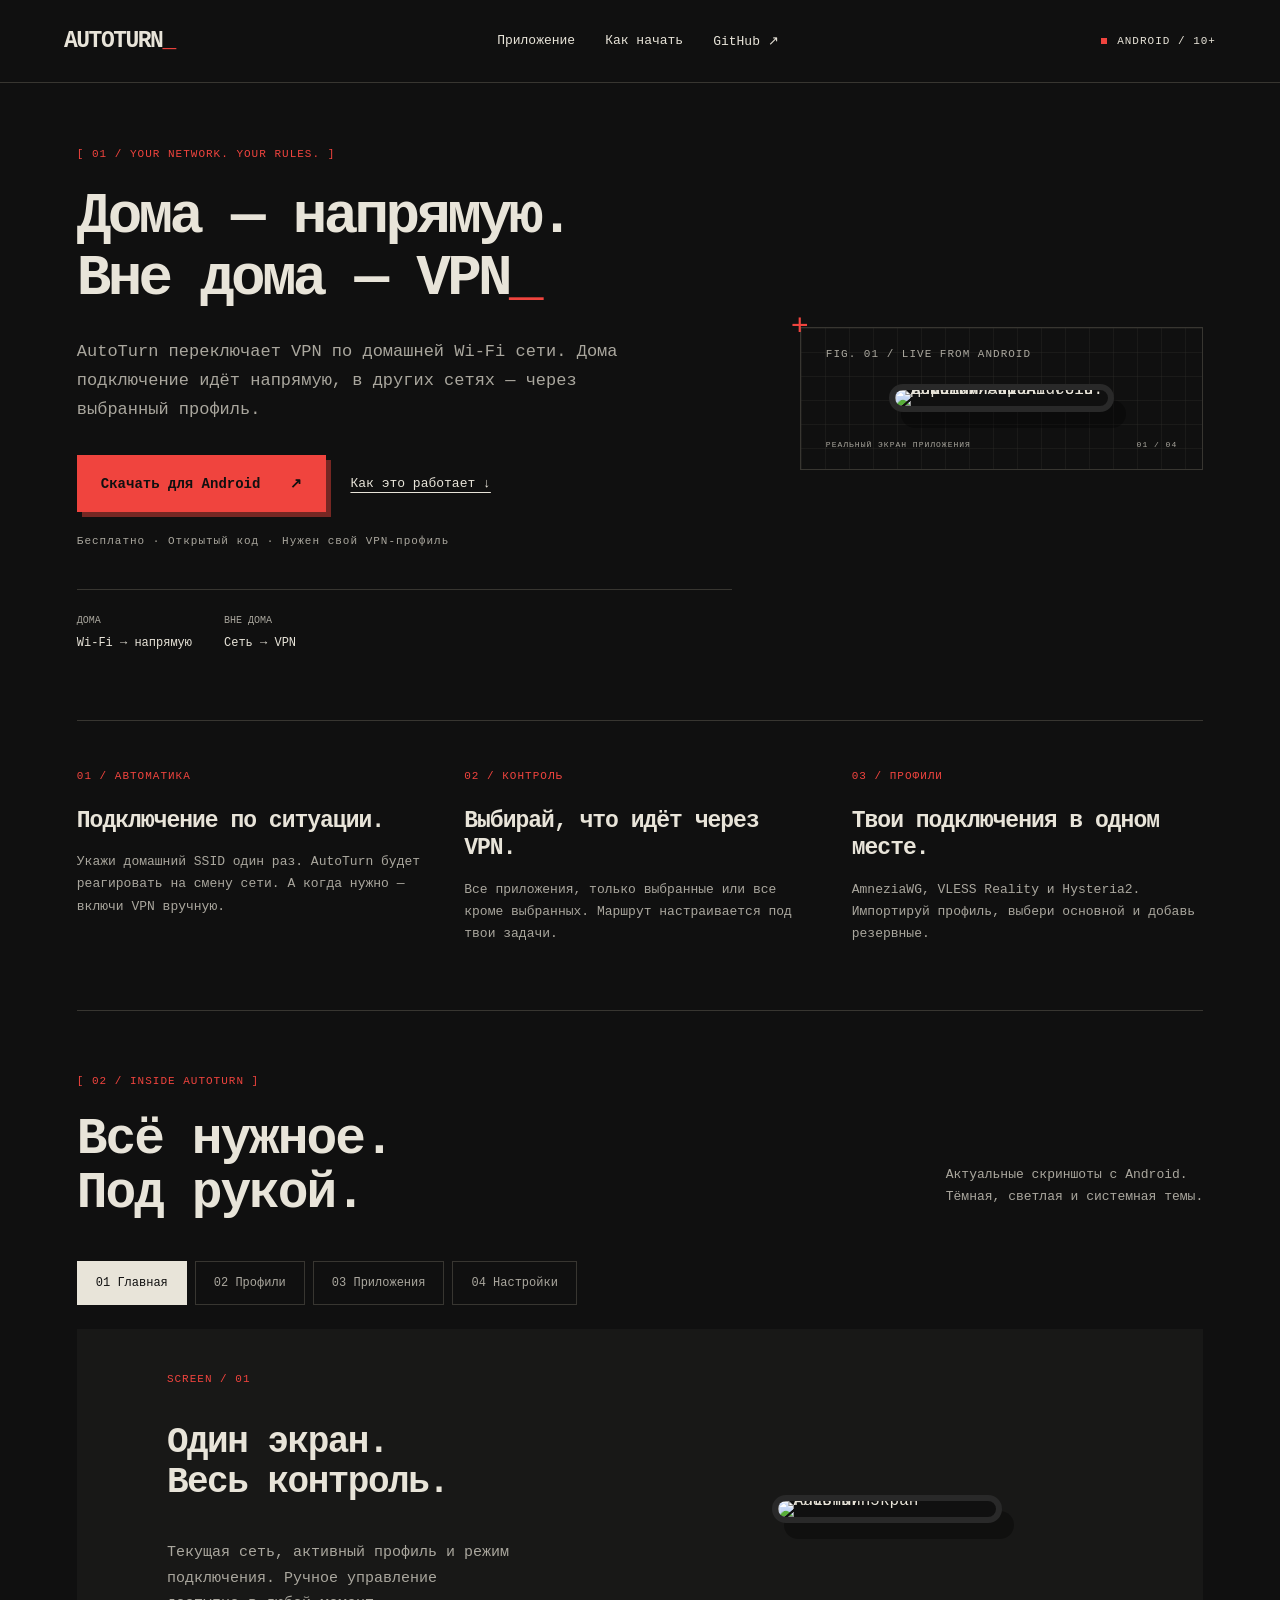
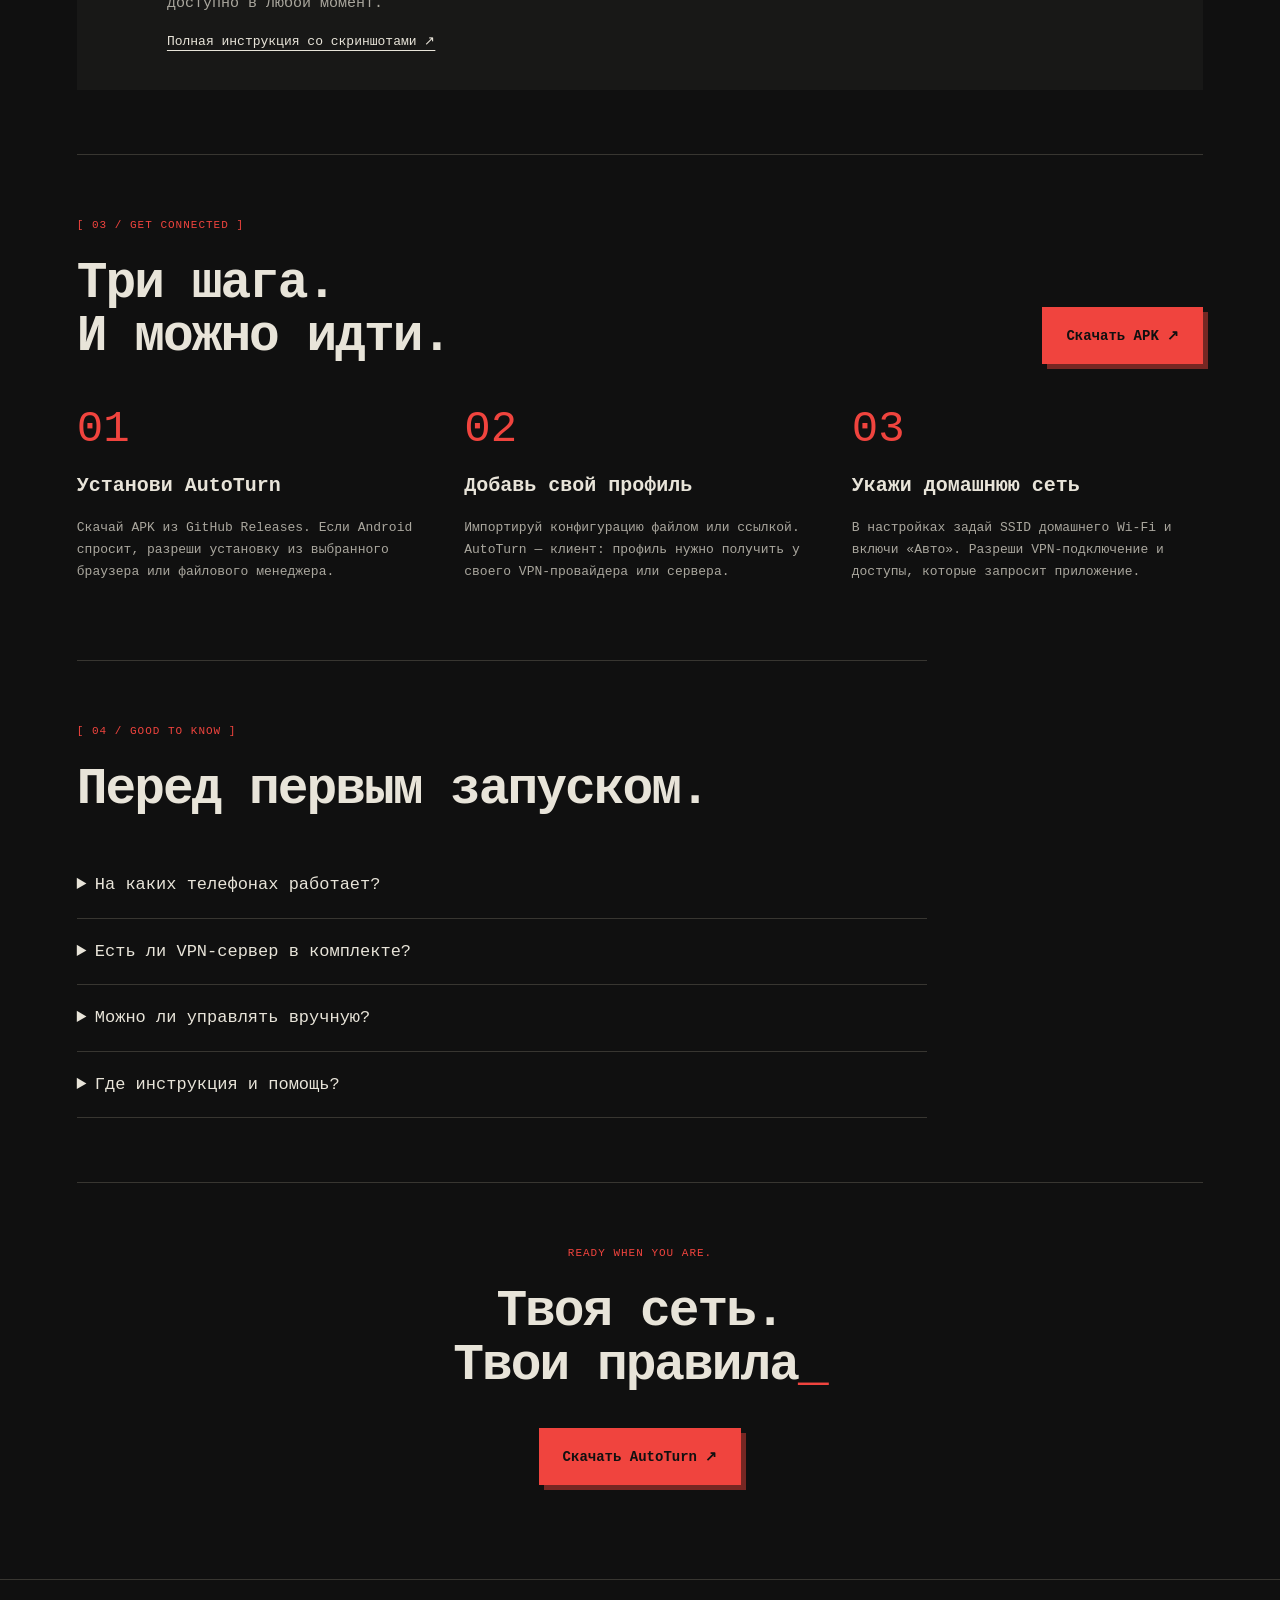
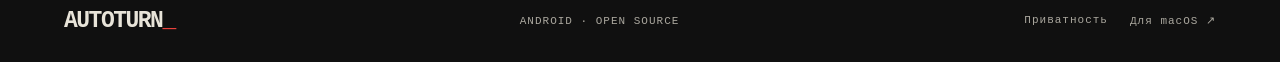
==== landing/index.html @ 47215d56 "Publish Android product website in HL100 style" ====
<!doctype html>
<html lang="ru"><head><meta charset="utf-8"><meta name="viewport" content="width=device-width,initial-scale=1"><meta name="description" content="AutoTurn для Android: автоматическое переключение VPN по домашней Wi-Fi сети, профили и маршрутизация приложений."><meta name="theme-color" content="#101010"><title>AutoTurn для Android — Дома напрямую. Вне дома VPN.</title><meta property="og:title" content="AutoTurn для Android"><meta property="og:description" content="Дома — напрямую. Вне дома — VPN. Автоматическое переключение по домашней Wi-Fi сети."><meta property="og:type" content="website"><meta property="og:url" content="https://cveloy102.github.io/autoturn-vpn/"><link rel="icon" href="favicon.svg" type="image/svg+xml"><link rel="stylesheet" href="styles.css"></head>
<body class="terminal"><header><a class="brand" href="#">AUTOTURN<span>_</span></a><nav aria-label="Основная навигация"><a href="#screens">Приложение</a><a href="#start">Как начать</a><a href="https://github.com/cveloy102/autoturn-vpn" target="_blank" rel="noopener">GitHub ↗</a></nav><span class="edition">ANDROID / 10+</span></header>
<main><section class="hero"><div class="hero-copy"><div class="eyebrow">[ 01 / YOUR NETWORK. YOUR RULES. ]</div><h1>Дома — напрямую.<br>Вне дома — VPN<span>_</span></h1><p class="lead">AutoTurn переключает VPN по домашней Wi-Fi сети. Дома подключение идёт напрямую, в других сетях — через выбранный профиль.</p><div class="actions"><a class="button" href="https://github.com/cveloy102/autoturn-vpn/releases/latest">Скачать для Android <span>↗</span></a><a class="text-link" href="#start">Как это работает ↓</a></div><p class="note">Бесплатно · Открытый код · Нужен свой VPN-профиль</p><div class="network"><span>ДОМА <b>Wi-Fi → напрямую</b></span><span>ВНЕ ДОМА <b>Сеть → VPN</b></span></div></div><div class="hero-visual"><div class="figure-label">FIG. 01 / LIVE FROM ANDROID</div><div class="phone"><img src="images/home.png" alt="Главный экран AutoTurn на Android: домашняя Wi-Fi сеть и режим Авто" width="1280" height="2772"></div><div class="figure-footer"><span>РЕАЛЬНЫЙ ЭКРАН ПРИЛОЖЕНИЯ</span><span>01 / 04</span></div></div></section>
<section class="features"><div><span class="index">01 / АВТОМАТИКА</span><h2>Подключение по ситуации.</h2><p>Укажи домашний SSID один раз. AutoTurn будет реагировать на смену сети. А когда нужно — включи VPN вручную.</p></div><div><span class="index">02 / КОНТРОЛЬ</span><h2>Выбирай, что идёт через VPN.</h2><p>Все приложения, только выбранные или все кроме выбранных. Маршрут настраивается под твои задачи.</p></div><div><span class="index">03 / ПРОФИЛИ</span><h2>Твои подключения в одном месте.</h2><p>AmneziaWG, VLESS Reality и Hysteria2. Импортируй профиль, выбери основной и добавь резервные.</p></div></section>
<section id="screens" class="screens"><div class="section-head"><div><div class="eyebrow">[ 02 / INSIDE AUTOTURN ]</div><h2>Всё нужное.<br>Под рукой.</h2></div><p>Актуальные скриншоты с Android.<br>Тёмная, светлая и системная темы.</p></div><div class="gallery-controls" role="group" aria-label="Выбрать экран"><button class="selected" type="button" data-shot="home" aria-pressed="true">01 Главная</button><button type="button" data-shot="profiles" aria-pressed="false">02 Профили</button><button type="button" data-shot="app-routing" aria-pressed="false">03 Приложения</button><button type="button" data-shot="settings" aria-pressed="false">04 Настройки</button></div><div class="screen-stage"><div class="screen-caption"><span class="index" id="shot-number">SCREEN / 01</span><h3 id="shot-title">Один экран.<br>Весь контроль.</h3><p id="shot-copy">Текущая сеть, активный профиль и режим подключения. Ручное управление доступно в любой момент.</p><a class="text-link" href="https://github.com/cveloy102/autoturn-vpn/blob/main/docs/usage.md">Полная инструкция со скриншотами ↗</a></div><div class="phone gallery-phone"><img id="gallery-image" src="images/home.png" width="1280" height="2772" alt="Главный экран AutoTurn" loading="lazy"></div></div></section>
<section id="start" class="start"><div class="section-head"><div><div class="eyebrow">[ 03 / GET CONNECTED ]</div><h2>Три шага.<br>И можно идти.</h2></div><a class="button" href="https://github.com/cveloy102/autoturn-vpn/releases/latest">Скачать APK ↗</a></div><ol><li><span>01</span><div><h3>Установи AutoTurn</h3><p>Скачай APK из GitHub Releases. Если Android спросит, разреши установку из выбранного браузера или файлового менеджера.</p></div></li><li><span>02</span><div><h3>Добавь свой профиль</h3><p>Импортируй конфигурацию файлом или ссылкой. AutoTurn — клиент: профиль нужно получить у своего VPN-провайдера или сервера.</p></div></li><li><span>03</span><div><h3>Укажи домашнюю сеть</h3><p>В настройках задай SSID домашнего Wi-Fi и включи «Авто». Разреши VPN-подключение и доступы, которые запросит приложение.</p></div></li></ol></section>
<section class="faq"><div class="eyebrow">[ 04 / GOOD TO KNOW ]</div><h2>Перед первым запуском.</h2><details><summary>На каких телефонах работает?</summary><p>Нужен Android 10 или новее. На некоторых оболочках, включая HyperOS, для работы в фоне нужно разрешить автозапуск и снять ограничения батареи.</p></details><details><summary>Есть ли VPN-сервер в комплекте?</summary><p>Нет. AutoTurn управляет твоими профилями. Для подключения нужен готовый профиль и доступный VPN-сервер.</p></details><details><summary>Можно ли управлять вручную?</summary><p>Да. Есть режимы «Вкл» и «Выкл», таймер возврата в «Авто» и плитка быстрых настроек Android.</p></details><details><summary>Где инструкция и помощь?</summary><p><a href="https://github.com/cveloy102/autoturn-vpn/blob/main/docs/usage.md">Инструкция со скриншотами</a> объясняет настройку и режимы. Об ошибке можно написать в <a href="https://github.com/cveloy102/autoturn-vpn/issues">GitHub Issues</a>.</p></details></section>
<section class="closing"><div class="eyebrow">READY WHEN YOU ARE.</div><h2>Твоя сеть.<br>Твои правила<span>_</span></h2><a class="button" href="https://github.com/cveloy102/autoturn-vpn/releases/latest">Скачать AutoTurn ↗</a></section></main>
<footer><a class="brand" href="#">AUTOTURN<span>_</span></a><span>ANDROID · OPEN SOURCE</span><div><a href="https://github.com/cveloy102/autoturn-vpn/blob/main/docs/PRIVACY.md">Приватность</a><a href="https://cveloy102.github.io/autoturn-macos/">Для macOS ↗</a></div></footer><script src="script.js"></script></body></html>
---- landing/styles.css ----
:root{--bg:#101010;--fg:#e8e4d9;--accent:#f0443e;--muted:#aaa79e;--line:#383631;--panel:#181817;--font:'Courier New',monospace;color-scheme:dark}*{box-sizing:border-box}html{scroll-behavior:smooth;scroll-padding-top:30px}body{margin:0;background:var(--bg);color:var(--fg);font-family:var(--font)}a{color:inherit;text-decoration:none}a:hover{text-decoration:underline}button{font:inherit}a:focus-visible,button:focus-visible,summary:focus-visible{outline:3px solid var(--accent);outline-offset:5px}header,footer{display:flex;align-items:center;justify-content:space-between;gap:24px;padding:28px 5%;border-bottom:1px solid var(--line)}.brand{font-size:23px;font-weight:800;letter-spacing:-1.5px}.brand span,h1 span,.closing h2 span{color:var(--accent)}nav{display:flex;gap:30px;font-size:13px}.edition,.eyebrow,.index,.figure-label,.figure-footer,.note,footer{font-size:11px;letter-spacing:1px}.edition:before{content:'';display:inline-block;width:6px;height:6px;background:var(--accent);margin-right:10px}.eyebrow,.index{color:var(--accent)}main{max-width:1440px;margin:auto;padding:0 6%}.hero{display:grid;grid-template-columns:1.3fr .8fr;gap:6%;align-items:center;padding:65px 0 70px}.eyebrow{margin-bottom:26px}h1{font-size:clamp(42px,4.5vw,68px);line-height:1.08;letter-spacing:-3.7px;margin:0 0 28px;font-weight:700}h1 em{font-style:normal}p{line-height:1.7;color:var(--muted)}.lead{font-size:17px;max-width:560px}.actions{display:flex;gap:24px;align-items:center;flex-wrap:wrap;margin:30px 0 20px}.button{display:inline-flex;align-items:center;justify-content:space-between;gap:30px;padding:20px 24px;background:var(--accent);color:#101010;font-size:14px;font-weight:bold;box-shadow:5px 5px 0 #762723;transition:transform .2s}.button:hover{transform:translateY(-3px);text-decoration:none}.text-link{font-size:13px;text-decoration:underline;text-underline-offset:5px}.network{display:flex;gap:32px;border-top:1px solid var(--line);padding-top:25px;margin-top:38px;font-size:10px;color:var(--muted)}.network b{display:block;font-size:12px;margin-top:10px;color:var(--fg);font-weight:normal}.hero-visual{background:linear-gradient(90deg,#38363144 1px,transparent 1px),linear-gradient(#38363144 1px,transparent 1px);background-size:24px 24px;border:1px solid var(--line);padding:20px 25px;position:relative}.terminal .hero-visual:before{content:'+';position:absolute;top:-18px;left:-10px;color:var(--accent);font-size:30px}.figure-label{color:var(--muted);margin-bottom:24px}.phone{width:225px;margin:0 auto;border-radius:29px;overflow:hidden;border:6px solid #292929;box-shadow:12px 16px 0 #0005;background:#101010;line-height:0}.phone img{width:100%;height:auto}.figure-footer{display:flex;justify-content:space-between;color:var(--muted);font-size:8px;margin-top:28px}.features{display:grid;grid-template-columns:repeat(3,1fr);gap:36px;border-top:1px solid var(--line);padding:45px 0 65px}.features h2{font-size:23px;letter-spacing:-1px;line-height:1.2;margin:24px 0 16px}.features p{font-size:13px;margin:0}section:not(.hero,.features){padding:64px 0;border-top:1px solid var(--line)}.section-head{display:flex;justify-content:space-between;align-items:flex-end;gap:30px;margin-bottom:40px}h2{font-size:clamp(36px,4vw,56px);line-height:1.05;letter-spacing:-2px;margin:0}.section-head p{font-size:13px}.gallery-controls{display:flex;gap:8px;flex-wrap:wrap;margin-bottom:24px}.gallery-controls button{background:transparent;color:var(--muted);border:1px solid var(--line);padding:14px 18px;cursor:pointer;font-size:12px}.gallery-controls button.selected{background:var(--fg);color:var(--bg);border-color:var(--fg)}.screen-stage{background:var(--panel);display:grid;grid-template-columns:1fr 1fr;align-items:center;padding:40px 8%;gap:40px}.screen-caption{max-width:350px}.screen-caption h3{font-size:36px;line-height:1.13;letter-spacing:-1.5px}.screen-caption p{font-size:15px}.gallery-phone{width:230px}.start ol{list-style:none;padding:0;margin:0;display:grid;grid-template-columns:repeat(3,1fr);gap:36px}.start li>span{font-size:44px;color:var(--accent)}h3{font-size:20px}.start p{font-size:13px}.faq{max-width:850px}.faq h2{margin-bottom:35px}.faq details{border-bottom:1px solid var(--line);padding:20px 0}.faq summary{cursor:pointer;line-height:1.5;font-size:17px}.faq details p{font-size:14px}.faq a{text-decoration:underline}.closing{text-align:center}.closing h2{margin:20px 0 35px}footer{border-top:1px solid var(--line);border-bottom:0;margin-top:30px;color:var(--muted)}footer div{display:flex;gap:22px}footer .brand{color:var(--fg)}.studio{--bg:#f3f1e9;--fg:#222923;--muted:#5e665c;--accent:#496b40;--line:#d4d8cc;--panel:#e5e9dc;--font:Arial,Helvetica,sans-serif;color-scheme:light}.studio .brand{letter-spacing:-1.5px}.studio h1{font-size:clamp(48px,5vw,78px);letter-spacing:-4.5px;font-weight:500}.studio h1 em{font-family:Georgia,serif;font-style:italic;color:var(--accent)}.studio .hero{grid-template-columns:1.25fr .85fr;padding:80px 0}.studio .hero-visual{background:#dfe5d5;border:0;border-radius:180px 180px 20px 20px;padding:36px 25px 26px}.studio .figure-label{text-align:center;font-family:Georgia,serif;font-style:italic;font-size:18px;color:var(--accent);letter-spacing:0}.studio .phone{box-shadow:10px 18px 28px #22301c25}.studio .button{box-shadow:none;border-radius:40px;color:white;padding:20px 27px}.studio h2{font-weight:500;letter-spacing:-2px}.studio .features h2{font-size:26px}.studio .eyebrow,.studio .index,.studio .note,.studio .edition{font-family:'Courier New',monospace}.studio .screen-stage{border-radius:25px}.studio .gallery-controls button{border-radius:30px}.studio .closing h2{font-family:Georgia,serif;font-size:64px}.studio .closing h2 span{display:none}@media(max-width:900px){nav{gap:18px}.edition{display:none}.hero{gap:30px}h1{letter-spacing:-2.5px}.studio h1{font-size:53px;letter-spacing:-3px}.phone{width:190px}.hero-visual{padding:18px}.features{gap:24px}.section-head p{max-width:210px}.button{gap:16px;padding:18px}.start ol{gap:22px}}@media(max-width:620px){header{padding:23px 6%;flex-wrap:wrap;gap:18px}nav{font-size:11px;gap:20px;width:100%;justify-content:space-between}main{padding:0 6%}.hero,.studio .hero{grid-template-columns:1fr;padding:45px 0;gap:38px}h1{font-size:42px;letter-spacing:-2.5px}.studio h1{font-size:49px;letter-spacing:-3px}.eyebrow{font-size:9px;margin-bottom:23px}.lead{font-size:15px}.actions{gap:22px}.button{font-size:13px}.note{font-size:9px;letter-spacing:0}.hero-visual{max-width:350px;width:100%;margin:auto;padding:22px}.phone{width:215px}.features{grid-template-columns:1fr;gap:36px;padding:35px 0 45px}.features h2{margin-top:16px}.features p{font-size:14px}.section-head{align-items:flex-start;flex-direction:column;gap:15px}.section-head p{max-width:none}.screen-stage{grid-template-columns:1fr;padding:28px 20px;gap:30px}.screen-caption h3{font-size:30px;margin:20px 0}.screen-caption p{font-size:14px}.gallery-controls{gap:6px}.gallery-controls button{padding:12px 10px;font-size:10px}.start ol{grid-template-columns:1fr;gap:24px}.start li{display:flex;gap:24px}.start h3{margin-top:4px}.start p{font-size:14px}.start li>span{font-size:32px}.faq summary{font-size:15px}.studio .closing h2{font-size:48px}footer{flex-wrap:wrap;padding:25px 6%;font-size:9px;gap:20px}footer div{width:100%}section:not(.hero,.features){padding:42px 0}}@media(prefers-reduced-motion:reduce){html{scroll-behavior:auto}*{transition:none!important}}
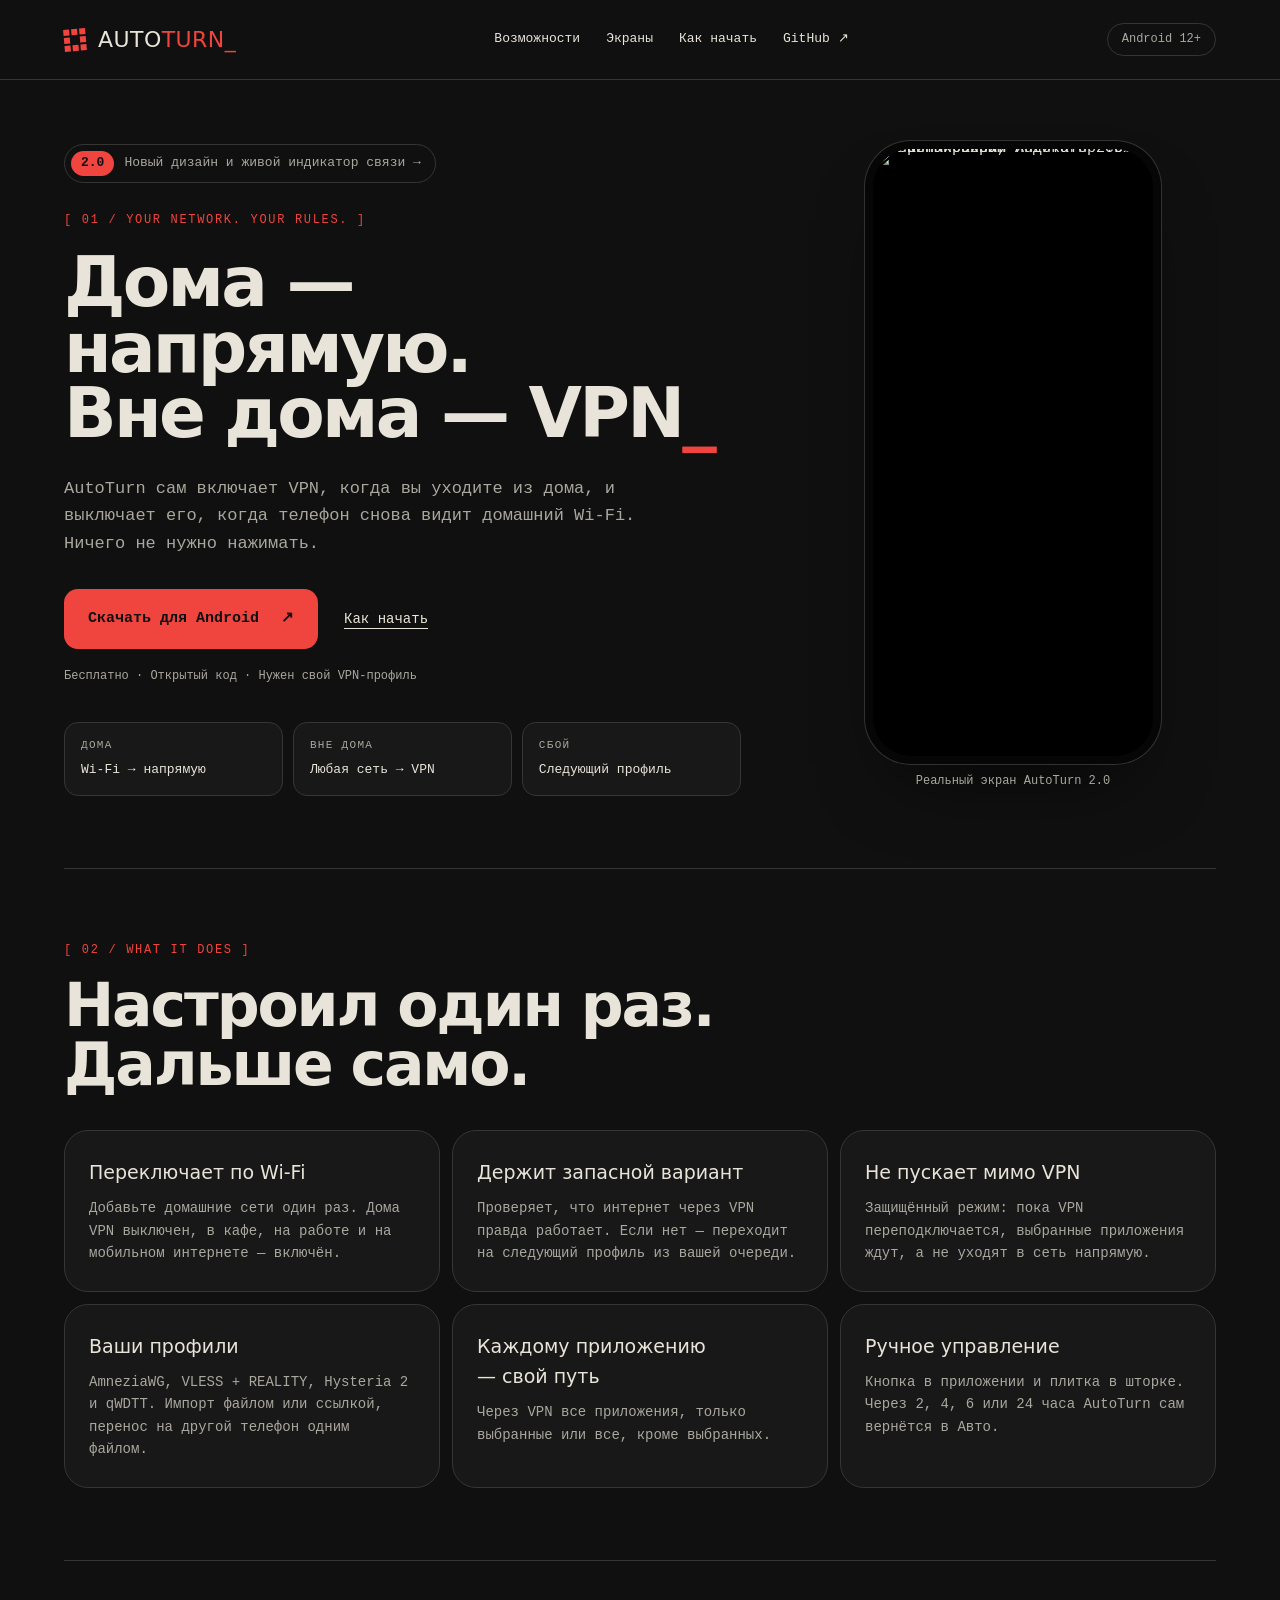
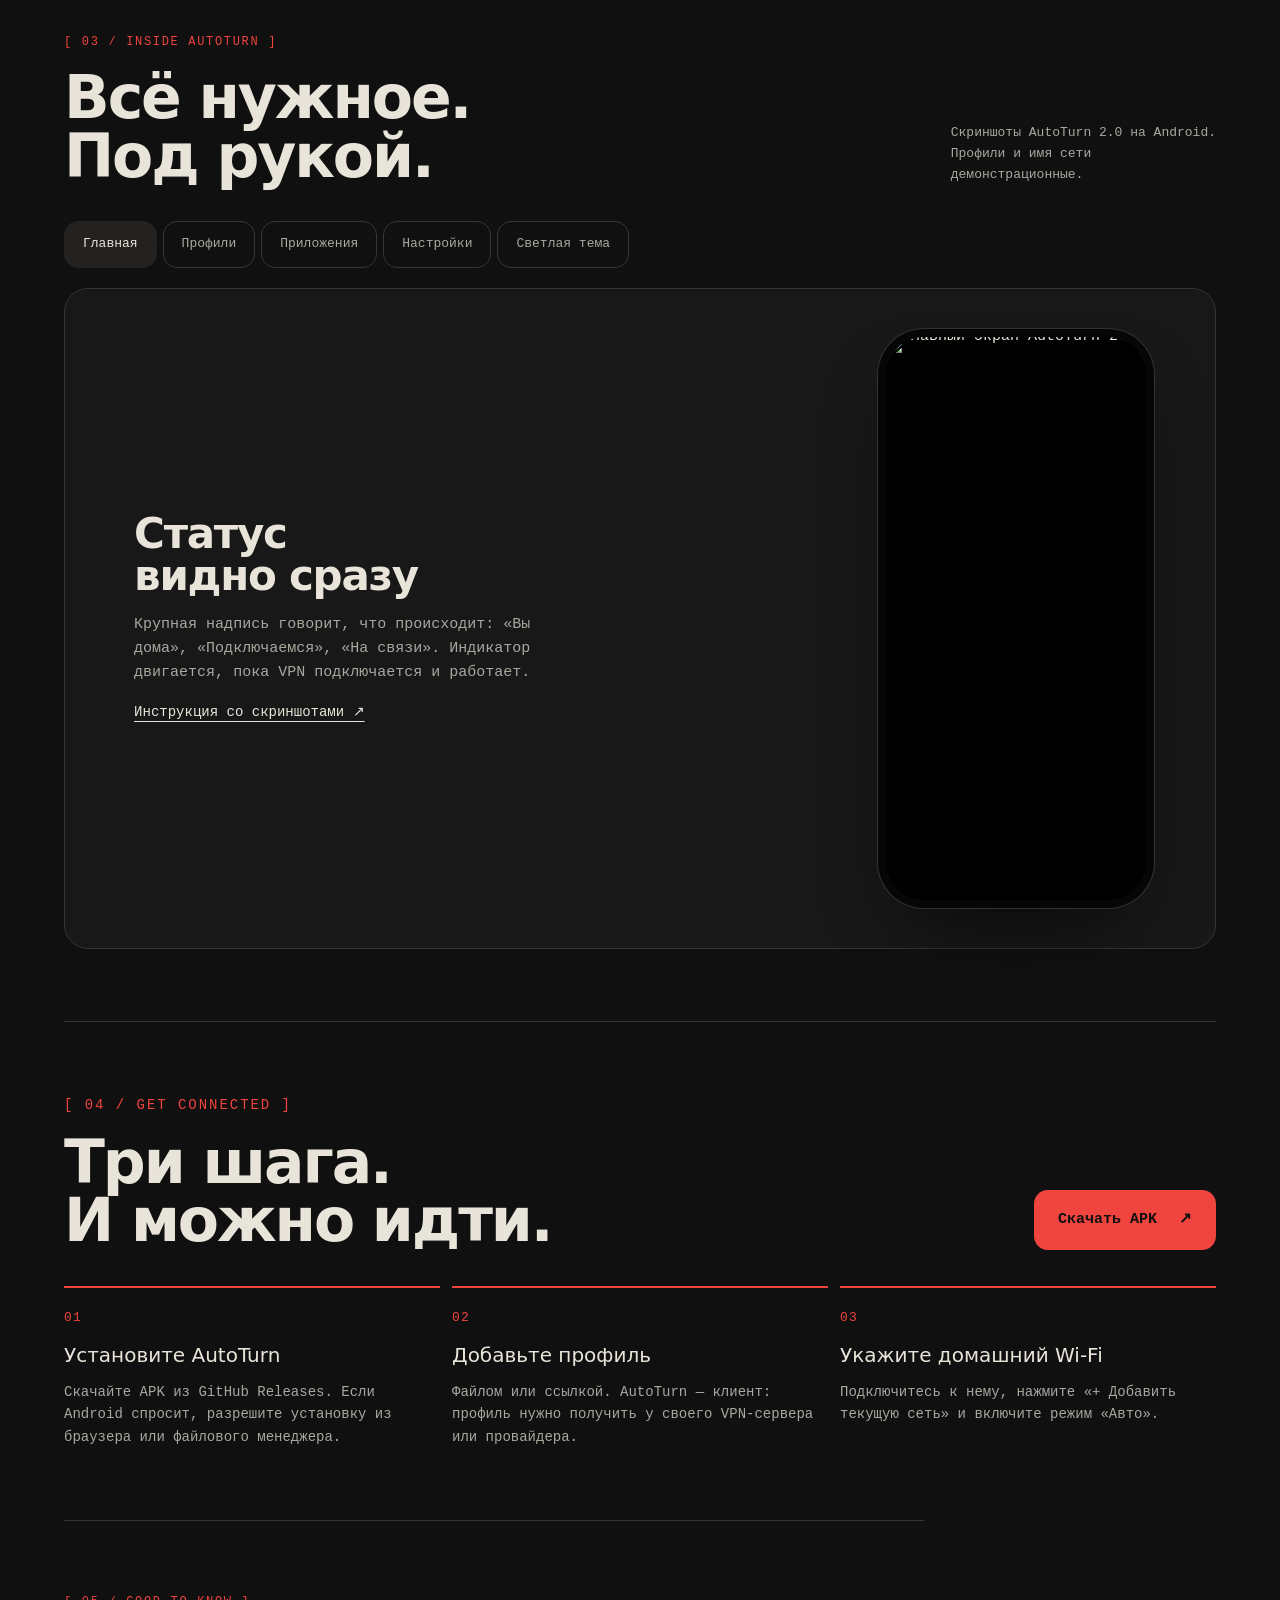
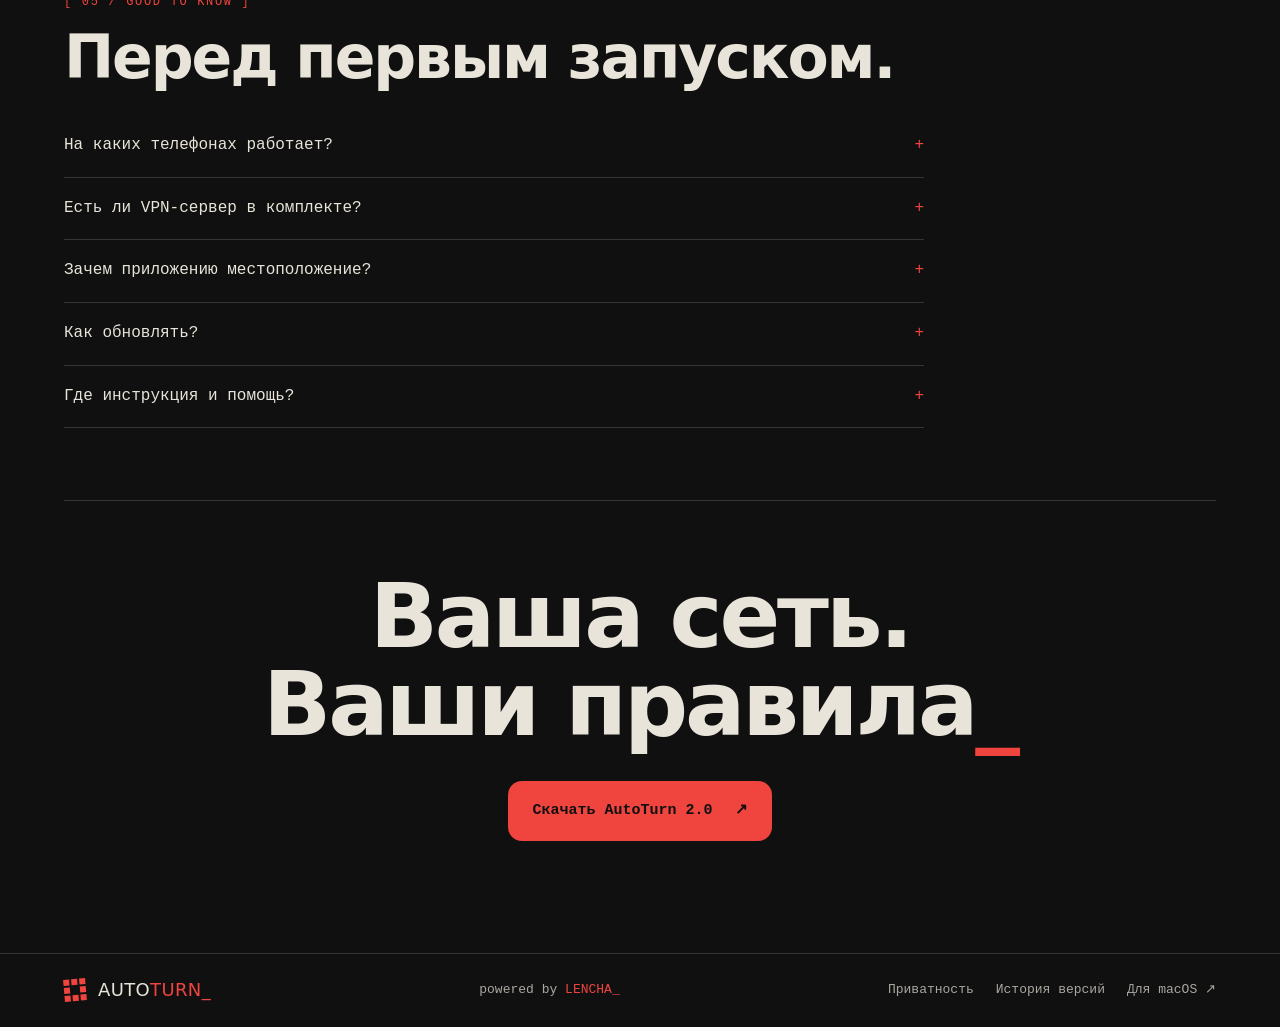
==== commit 1de73d35: "Refresh README, user guide and website for AutoTurn 2.0 - New 2.0 screenshots: demo profiles on the " ====
--- a/landing/index.html
+++ b/landing/index.html
@@ -1,10 +1,138 @@
 <!doctype html>
-<html lang="ru"><head><meta charset="utf-8"><meta name="viewport" content="width=device-width,initial-scale=1"><meta name="description" content="AutoTurn для Android: автоматическое переключение VPN по домашней Wi-Fi сети, профили и маршрутизация приложений."><meta name="theme-color" content="#101010"><title>AutoTurn для Android — Дома напрямую. Вне дома VPN.</title><meta property="og:title" content="AutoTurn для Android"><meta property="og:description" content="Дома — напрямую. Вне дома — VPN. Автоматическое переключение по домашней Wi-Fi сети."><meta property="og:type" content="website"><meta property="og:url" content="https://cveloy102.github.io/autoturn-vpn/"><link rel="icon" href="favicon.svg" type="image/svg+xml"><link rel="stylesheet" href="styles.css"></head>
-<body class="terminal"><header><a class="brand" href="#">AUTOTURN<span>_</span></a><nav aria-label="Основная навигация"><a href="#screens">Приложение</a><a href="#start">Как начать</a><a href="https://github.com/cveloy102/autoturn-vpn" target="_blank" rel="noopener">GitHub ↗</a></nav><span class="edition">ANDROID / 10+</span></header>
-<main><section class="hero"><div class="hero-copy"><div class="eyebrow">[ 01 / YOUR NETWORK. YOUR RULES. ]</div><h1>Дома — напрямую.<br>Вне дома — VPN<span>_</span></h1><p class="lead">AutoTurn переключает VPN по домашней Wi-Fi сети. Дома подключение идёт напрямую, в других сетях — через выбранный профиль.</p><div class="actions"><a class="button" href="https://github.com/cveloy102/autoturn-vpn/releases/latest">Скачать для Android <span>↗</span></a><a class="text-link" href="#start">Как это работает ↓</a></div><p class="note">Бесплатно · Открытый код · Нужен свой VPN-профиль</p><div class="network"><span>ДОМА <b>Wi-Fi → напрямую</b></span><span>ВНЕ ДОМА <b>Сеть → VPN</b></span></div></div><div class="hero-visual"><div class="figure-label">FIG. 01 / LIVE FROM ANDROID</div><div class="phone"><img src="images/home.png" alt="Главный экран AutoTurn на Android: домашняя Wi-Fi сеть и режим Авто" width="1280" height="2772"></div><div class="figure-footer"><span>РЕАЛЬНЫЙ ЭКРАН ПРИЛОЖЕНИЯ</span><span>01 / 04</span></div></div></section>
-<section class="features"><div><span class="index">01 / АВТОМАТИКА</span><h2>Подключение по ситуации.</h2><p>Укажи домашний SSID один раз. AutoTurn будет реагировать на смену сети. А когда нужно — включи VPN вручную.</p></div><div><span class="index">02 / КОНТРОЛЬ</span><h2>Выбирай, что идёт через VPN.</h2><p>Все приложения, только выбранные или все кроме выбранных. Маршрут настраивается под твои задачи.</p></div><div><span class="index">03 / ПРОФИЛИ</span><h2>Твои подключения в одном месте.</h2><p>AmneziaWG, VLESS Reality и Hysteria2. Импортируй профиль, выбери основной и добавь резервные.</p></div></section>
-<section id="screens" class="screens"><div class="section-head"><div><div class="eyebrow">[ 02 / INSIDE AUTOTURN ]</div><h2>Всё нужное.<br>Под рукой.</h2></div><p>Актуальные скриншоты с Android.<br>Тёмная, светлая и системная темы.</p></div><div class="gallery-controls" role="group" aria-label="Выбрать экран"><button class="selected" type="button" data-shot="home" aria-pressed="true">01 Главная</button><button type="button" data-shot="profiles" aria-pressed="false">02 Профили</button><button type="button" data-shot="app-routing" aria-pressed="false">03 Приложения</button><button type="button" data-shot="settings" aria-pressed="false">04 Настройки</button></div><div class="screen-stage"><div class="screen-caption"><span class="index" id="shot-number">SCREEN / 01</span><h3 id="shot-title">Один экран.<br>Весь контроль.</h3><p id="shot-copy">Текущая сеть, активный профиль и режим подключения. Ручное управление доступно в любой момент.</p><a class="text-link" href="https://github.com/cveloy102/autoturn-vpn/blob/main/docs/usage.md">Полная инструкция со скриншотами ↗</a></div><div class="phone gallery-phone"><img id="gallery-image" src="images/home.png" width="1280" height="2772" alt="Главный экран AutoTurn" loading="lazy"></div></div></section>
-<section id="start" class="start"><div class="section-head"><div><div class="eyebrow">[ 03 / GET CONNECTED ]</div><h2>Три шага.<br>И можно идти.</h2></div><a class="button" href="https://github.com/cveloy102/autoturn-vpn/releases/latest">Скачать APK ↗</a></div><ol><li><span>01</span><div><h3>Установи AutoTurn</h3><p>Скачай APK из GitHub Releases. Если Android спросит, разреши установку из выбранного браузера или файлового менеджера.</p></div></li><li><span>02</span><div><h3>Добавь свой профиль</h3><p>Импортируй конфигурацию файлом или ссылкой. AutoTurn — клиент: профиль нужно получить у своего VPN-провайдера или сервера.</p></div></li><li><span>03</span><div><h3>Укажи домашнюю сеть</h3><p>В настройках задай SSID домашнего Wi-Fi и включи «Авто». Разреши VPN-подключение и доступы, которые запросит приложение.</p></div></li></ol></section>
-<section class="faq"><div class="eyebrow">[ 04 / GOOD TO KNOW ]</div><h2>Перед первым запуском.</h2><details><summary>На каких телефонах работает?</summary><p>Нужен Android 10 или новее. На некоторых оболочках, включая HyperOS, для работы в фоне нужно разрешить автозапуск и снять ограничения батареи.</p></details><details><summary>Есть ли VPN-сервер в комплекте?</summary><p>Нет. AutoTurn управляет твоими профилями. Для подключения нужен готовый профиль и доступный VPN-сервер.</p></details><details><summary>Можно ли управлять вручную?</summary><p>Да. Есть режимы «Вкл» и «Выкл», таймер возврата в «Авто» и плитка быстрых настроек Android.</p></details><details><summary>Где инструкция и помощь?</summary><p><a href="https://github.com/cveloy102/autoturn-vpn/blob/main/docs/usage.md">Инструкция со скриншотами</a> объясняет настройку и режимы. Об ошибке можно написать в <a href="https://github.com/cveloy102/autoturn-vpn/issues">GitHub Issues</a>.</p></details></section>
-<section class="closing"><div class="eyebrow">READY WHEN YOU ARE.</div><h2>Твоя сеть.<br>Твои правила<span>_</span></h2><a class="button" href="https://github.com/cveloy102/autoturn-vpn/releases/latest">Скачать AutoTurn ↗</a></section></main>
-<footer><a class="brand" href="#">AUTOTURN<span>_</span></a><span>ANDROID · OPEN SOURCE</span><div><a href="https://github.com/cveloy102/autoturn-vpn/blob/main/docs/PRIVACY.md">Приватность</a><a href="https://cveloy102.github.io/autoturn-macos/">Для macOS ↗</a></div></footer><script src="script.js"></script></body></html>+<html lang="ru">
+<head>
+<meta charset="utf-8">
+<meta name="viewport" content="width=device-width,initial-scale=1">
+<meta name="description" content="AutoTurn для Android сам включает VPN вне дома и выключает его на домашнем Wi-Fi. Ваши профили, резервные подключения и защищённый режим.">
+<meta name="theme-color" content="#101010">
+<title>AutoTurn для Android — Дома напрямую. Вне дома VPN.</title>
+<meta property="og:title" content="AutoTurn для Android">
+<meta property="og:description" content="Дома — напрямую. Вне дома — VPN. Автоматическое переключение по домашнему Wi-Fi.">
+<meta property="og:type" content="website">
+<meta property="og:url" content="https://cveloy102.github.io/autoturn-vpn/">
+<meta property="og:image" content="https://cveloy102.github.io/autoturn-vpn/images/home-online.png">
+<link rel="icon" href="favicon.svg" type="image/svg+xml">
+<link rel="preload" href="fonts/inter_display_black.ttf" as="font" type="font/ttf" crossorigin>
+<link rel="stylesheet" href="styles.css">
+</head>
+<body>
+<header class="top">
+  <a class="brand" href="#"><span class="mark" aria-hidden="true"></span><span>AUTO<em>TURN_</em></span></a>
+  <nav aria-label="Основная навигация">
+    <a href="#features">Возможности</a>
+    <a href="#screens">Экраны</a>
+    <a href="#start">Как начать</a>
+    <a href="https://github.com/cveloy102/autoturn-vpn" target="_blank" rel="noopener">GitHub ↗</a>
+  </nav>
+  <span class="edition">Android 12+</span>
+</header>
+
+<main>
+  <section class="hero">
+    <div class="hero-copy">
+      <a class="release" href="https://github.com/cveloy102/autoturn-vpn/releases/latest"><b>2.0</b> Новый дизайн и живой индикатор связи →</a>
+      <p class="eyebrow">[ 01 / YOUR NETWORK. YOUR RULES. ]</p>
+      <h1>Дома — напрямую.<br>Вне дома — VPN<span>_</span></h1>
+      <p class="lead">AutoTurn сам включает VPN, когда вы уходите из дома, и выключает его, когда телефон снова видит домашний Wi-Fi. Ничего не нужно нажимать.</p>
+      <div class="actions">
+        <a class="button" href="https://github.com/cveloy102/autoturn-vpn/releases/latest">Скачать для Android <span aria-hidden="true">↗</span></a>
+        <a class="text-link" href="#start">Как начать</a>
+      </div>
+      <p class="note">Бесплатно · Открытый код · Нужен свой VPN-профиль</p>
+      <dl class="network">
+        <div><dt>Дома</dt><dd>Wi-Fi → напрямую</dd></div>
+        <div><dt>Вне дома</dt><dd>Любая сеть → VPN</dd></div>
+        <div><dt>Сбой</dt><dd>Следующий профиль</dd></div>
+      </dl>
+    </div>
+    <figure class="hero-visual">
+      <div class="phone"><img src="images/home-online.png" alt="Главный экран AutoTurn 2.0: VPN на связи, индикатор связи горит красным" width="1280" height="2772"></div>
+      <figcaption>Реальный экран AutoTurn 2.0</figcaption>
+    </figure>
+  </section>
+
+  <section id="features" class="features" aria-labelledby="features-title">
+    <div class="section-head">
+      <div>
+        <p class="eyebrow">[ 02 / WHAT IT DOES ]</p>
+        <h2 id="features-title">Настроил один раз.<br>Дальше само.</h2>
+      </div>
+    </div>
+    <div class="grid">
+      <article><h3>Переключает по Wi-Fi</h3><p>Добавьте домашние сети один раз. Дома VPN выключен, в кафе, на работе и на мобильном интернете — включён.</p></article>
+      <article><h3>Держит запасной вариант</h3><p>Проверяет, что интернет через VPN правда работает. Если нет — переходит на следующий профиль из вашей очереди.</p></article>
+      <article><h3>Не пускает мимо VPN</h3><p>Защищённый режим: пока VPN переподключается, выбранные приложения ждут, а не уходят в сеть напрямую.</p></article>
+      <article><h3>Ваши профили</h3><p>AmneziaWG, VLESS + REALITY, Hysteria 2 и qWDTT. Импорт файлом или ссылкой, перенос на другой телефон одним файлом.</p></article>
+      <article><h3>Каждому приложению — свой путь</h3><p>Через VPN все приложения, только выбранные или все, кроме выбранных.</p></article>
+      <article><h3>Ручное управление</h3><p>Кнопка в приложении и плитка в шторке. Через 2, 4, 6 или 24 часа AutoTurn сам вернётся в Авто.</p></article>
+    </div>
+  </section>
+
+  <section id="screens" class="screens" aria-labelledby="screens-title">
+    <div class="section-head">
+      <div>
+        <p class="eyebrow">[ 03 / INSIDE AUTOTURN ]</p>
+        <h2 id="screens-title">Всё нужное.<br>Под рукой.</h2>
+      </div>
+      <p>Скриншоты AutoTurn 2.0 на Android.<br>Профили и имя сети демонстрационные.</p>
+    </div>
+    <div class="tabs" role="group" aria-label="Выбрать экран">
+      <button type="button" class="selected" data-shot="home-online" aria-pressed="true">Главная</button>
+      <button type="button" data-shot="profiles" aria-pressed="false">Профили</button>
+      <button type="button" data-shot="app-routing" aria-pressed="false">Приложения</button>
+      <button type="button" data-shot="settings" aria-pressed="false">Настройки</button>
+      <button type="button" data-shot="home-light" aria-pressed="false">Светлая тема</button>
+    </div>
+    <div class="stage">
+      <div class="caption" aria-live="polite">
+        <h3 id="shot-title">Статус видно сразу</h3>
+        <p id="shot-copy">Крупная надпись говорит, что происходит: «Вы дома», «Подключаемся», «На связи». Индикатор двигается, пока VPN подключается и работает.</p>
+        <a class="text-link" href="https://github.com/cveloy102/autoturn-vpn/blob/main/docs/usage.md">Инструкция со скриншотами ↗</a>
+      </div>
+      <div class="phone"><img id="shot" src="images/home-online.png" alt="Главный экран AutoTurn 2.0" width="1280" height="2772" loading="lazy"></div>
+    </div>
+  </section>
+
+  <section id="start" class="start" aria-labelledby="start-title">
+    <div class="section-head">
+      <div>
+        <p class="eyebrow">[ 04 / GET CONNECTED ]</p>
+        <h2 id="start-title">Три шага.<br>И можно идти.</h2>
+      </div>
+      <a class="button" href="https://github.com/cveloy102/autoturn-vpn/releases/latest">Скачать APK <span aria-hidden="true">↗</span></a>
+    </div>
+    <ol>
+      <li><span>01</span><h3>Установите AutoTurn</h3><p>Скачайте APK из GitHub Releases. Если Android спросит, разрешите установку из браузера или файлового менеджера.</p></li>
+      <li><span>02</span><h3>Добавьте профиль</h3><p>Файлом или ссылкой. AutoTurn — клиент: профиль нужно получить у своего VPN-сервера или провайдера.</p></li>
+      <li><span>03</span><h3>Укажите домашний Wi-Fi</h3><p>Подключитесь к нему, нажмите «+ Добавить текущую сеть» и включите режим «Авто».</p></li>
+    </ol>
+  </section>
+
+  <section class="faq" aria-labelledby="faq-title">
+    <p class="eyebrow">[ 05 / GOOD TO KNOW ]</p>
+    <h2 id="faq-title">Перед первым запуском.</h2>
+    <details><summary>На каких телефонах работает?</summary><p>Нужен Android 12 или новее. На некоторых оболочках, включая HyperOS, для работы в фоне нужно разрешить автозапуск и снять ограничения батареи.</p></details>
+    <details><summary>Есть ли VPN-сервер в комплекте?</summary><p>Нет. AutoTurn управляет вашими профилями. Нужен готовый профиль и доступный VPN-сервер.</p></details>
+    <details><summary>Зачем приложению местоположение?</summary><p>Android даёт узнать имя Wi-Fi только с этим разрешением. Координаты AutoTurn не читает и никуда не отправляет.</p></details>
+    <details><summary>Как обновлять?</summary><p>AutoTurn сам проверяет новые версии раз в сутки и ставит их поверх. Профили и настройки сохраняются, удалять приложение не нужно.</p></details>
+    <details><summary>Где инструкция и помощь?</summary><p><a href="https://github.com/cveloy102/autoturn-vpn/blob/main/docs/usage.md">Инструкция со скриншотами</a> объясняет настройку и режимы. Об ошибке можно написать в <a href="https://github.com/cveloy102/autoturn-vpn/issues">GitHub Issues</a>.</p></details>
+  </section>
+
+  <section class="closing">
+    <h2>Ваша сеть.<br>Ваши правила<span>_</span></h2>
+    <a class="button" href="https://github.com/cveloy102/autoturn-vpn/releases/latest">Скачать AutoTurn 2.0 <span aria-hidden="true">↗</span></a>
+  </section>
+</main>
+
+<footer>
+  <a class="brand" href="#"><span class="mark" aria-hidden="true"></span><span>AUTO<em>TURN_</em></span></a>
+  <span class="sig">powered by <em>LENCHA_</em></span>
+  <div>
+    <a href="https://github.com/cveloy102/autoturn-vpn/blob/main/docs/PRIVACY.md">Приватность</a>
+    <a href="https://github.com/cveloy102/autoturn-vpn/blob/main/CHANGELOG.md">История версий</a>
+    <a href="https://cveloy102.github.io/autoturn-macos/">Для macOS ↗</a>
+  </div>
+</footer>
+<script src="script.js"></script>
+</body>
+</html>
--- a/landing/styles.css
+++ b/landing/styles.css
@@ -1 +1,120 @@
-:root{--bg:#101010;--fg:#e8e4d9;--accent:#f0443e;--muted:#aaa79e;--line:#383631;--panel:#181817;--font:'Courier New',monospace;color-scheme:dark}*{box-sizing:border-box}html{scroll-behavior:smooth;scroll-padding-top:30px}body{margin:0;background:var(--bg);color:var(--fg);font-family:var(--font)}a{color:inherit;text-decoration:none}a:hover{text-decoration:underline}button{font:inherit}a:focus-visible,button:focus-visible,summary:focus-visible{outline:3px solid var(--accent);outline-offset:5px}header,footer{display:flex;align-items:center;justify-content:space-between;gap:24px;padding:28px 5%;border-bottom:1px solid var(--line)}.brand{font-size:23px;font-weight:800;letter-spacing:-1.5px}.brand span,h1 span,.closing h2 span{color:var(--accent)}nav{display:flex;gap:30px;font-size:13px}.edition,.eyebrow,.index,.figure-label,.figure-footer,.note,footer{font-size:11px;letter-spacing:1px}.edition:before{content:'';display:inline-block;width:6px;height:6px;background:var(--accent);margin-right:10px}.eyebrow,.index{color:var(--accent)}main{max-width:1440px;margin:auto;padding:0 6%}.hero{display:grid;grid-template-columns:1.3fr .8fr;gap:6%;align-items:center;padding:65px 0 70px}.eyebrow{margin-bottom:26px}h1{font-size:clamp(42px,4.5vw,68px);line-height:1.08;letter-spacing:-3.7px;margin:0 0 28px;font-weight:700}h1 em{font-style:normal}p{line-height:1.7;color:var(--muted)}.lead{font-size:17px;max-width:560px}.actions{display:flex;gap:24px;align-items:center;flex-wrap:wrap;margin:30px 0 20px}.button{display:inline-flex;align-items:center;justify-content:space-between;gap:30px;padding:20px 24px;background:var(--accent);color:#101010;font-size:14px;font-weight:bold;box-shadow:5px 5px 0 #762723;transition:transform .2s}.button:hover{transform:translateY(-3px);text-decoration:none}.text-link{font-size:13px;text-decoration:underline;text-underline-offset:5px}.network{display:flex;gap:32px;border-top:1px solid var(--line);padding-top:25px;margin-top:38px;font-size:10px;color:var(--muted)}.network b{display:block;font-size:12px;margin-top:10px;color:var(--fg);font-weight:normal}.hero-visual{background:linear-gradient(90deg,#38363144 1px,transparent 1px),linear-gradient(#38363144 1px,transparent 1px);background-size:24px 24px;border:1px solid var(--line);padding:20px 25px;position:relative}.terminal .hero-visual:before{content:'+';position:absolute;top:-18px;left:-10px;color:var(--accent);font-size:30px}.figure-label{color:var(--muted);margin-bottom:24px}.phone{width:225px;margin:0 auto;border-radius:29px;overflow:hidden;border:6px solid #292929;box-shadow:12px 16px 0 #0005;background:#101010;line-height:0}.phone img{width:100%;height:auto}.figure-footer{display:flex;justify-content:space-between;color:var(--muted);font-size:8px;margin-top:28px}.features{display:grid;grid-template-columns:repeat(3,1fr);gap:36px;border-top:1px solid var(--line);padding:45px 0 65px}.features h2{font-size:23px;letter-spacing:-1px;line-height:1.2;margin:24px 0 16px}.features p{font-size:13px;margin:0}section:not(.hero,.features){padding:64px 0;border-top:1px solid var(--line)}.section-head{display:flex;justify-content:space-between;align-items:flex-end;gap:30px;margin-bottom:40px}h2{font-size:clamp(36px,4vw,56px);line-height:1.05;letter-spacing:-2px;margin:0}.section-head p{font-size:13px}.gallery-controls{display:flex;gap:8px;flex-wrap:wrap;margin-bottom:24px}.gallery-controls button{background:transparent;color:var(--muted);border:1px solid var(--line);padding:14px 18px;cursor:pointer;font-size:12px}.gallery-controls button.selected{background:var(--fg);color:var(--bg);border-color:var(--fg)}.screen-stage{background:var(--panel);display:grid;grid-template-columns:1fr 1fr;align-items:center;padding:40px 8%;gap:40px}.screen-caption{max-width:350px}.screen-caption h3{font-size:36px;line-height:1.13;letter-spacing:-1.5px}.screen-caption p{font-size:15px}.gallery-phone{width:230px}.start ol{list-style:none;padding:0;margin:0;display:grid;grid-template-columns:repeat(3,1fr);gap:36px}.start li>span{font-size:44px;color:var(--accent)}h3{font-size:20px}.start p{font-size:13px}.faq{max-width:850px}.faq h2{margin-bottom:35px}.faq details{border-bottom:1px solid var(--line);padding:20px 0}.faq summary{cursor:pointer;line-height:1.5;font-size:17px}.faq details p{font-size:14px}.faq a{text-decoration:underline}.closing{text-align:center}.closing h2{margin:20px 0 35px}footer{border-top:1px solid var(--line);border-bottom:0;margin-top:30px;color:var(--muted)}footer div{display:flex;gap:22px}footer .brand{color:var(--fg)}.studio{--bg:#f3f1e9;--fg:#222923;--muted:#5e665c;--accent:#496b40;--line:#d4d8cc;--panel:#e5e9dc;--font:Arial,Helvetica,sans-serif;color-scheme:light}.studio .brand{letter-spacing:-1.5px}.studio h1{font-size:clamp(48px,5vw,78px);letter-spacing:-4.5px;font-weight:500}.studio h1 em{font-family:Georgia,serif;font-style:italic;color:var(--accent)}.studio .hero{grid-template-columns:1.25fr .85fr;padding:80px 0}.studio .hero-visual{background:#dfe5d5;border:0;border-radius:180px 180px 20px 20px;padding:36px 25px 26px}.studio .figure-label{text-align:center;font-family:Georgia,serif;font-style:italic;font-size:18px;color:var(--accent);letter-spacing:0}.studio .phone{box-shadow:10px 18px 28px #22301c25}.studio .button{box-shadow:none;border-radius:40px;color:white;padding:20px 27px}.studio h2{font-weight:500;letter-spacing:-2px}.studio .features h2{font-size:26px}.studio .eyebrow,.studio .index,.studio .note,.studio .edition{font-family:'Courier New',monospace}.studio .screen-stage{border-radius:25px}.studio .gallery-controls button{border-radius:30px}.studio .closing h2{font-family:Georgia,serif;font-size:64px}.studio .closing h2 span{display:none}@media(max-width:900px){nav{gap:18px}.edition{display:none}.hero{gap:30px}h1{letter-spacing:-2.5px}.studio h1{font-size:53px;letter-spacing:-3px}.phone{width:190px}.hero-visual{padding:18px}.features{gap:24px}.section-head p{max-width:210px}.button{gap:16px;padding:18px}.start ol{gap:22px}}@media(max-width:620px){header{padding:23px 6%;flex-wrap:wrap;gap:18px}nav{font-size:11px;gap:20px;width:100%;justify-content:space-between}main{padding:0 6%}.hero,.studio .hero{grid-template-columns:1fr;padding:45px 0;gap:38px}h1{font-size:42px;letter-spacing:-2.5px}.studio h1{font-size:49px;letter-spacing:-3px}.eyebrow{font-size:9px;margin-bottom:23px}.lead{font-size:15px}.actions{gap:22px}.button{font-size:13px}.note{font-size:9px;letter-spacing:0}.hero-visual{max-width:350px;width:100%;margin:auto;padding:22px}.phone{width:215px}.features{grid-template-columns:1fr;gap:36px;padding:35px 0 45px}.features h2{margin-top:16px}.features p{font-size:14px}.section-head{align-items:flex-start;flex-direction:column;gap:15px}.section-head p{max-width:none}.screen-stage{grid-template-columns:1fr;padding:28px 20px;gap:30px}.screen-caption h3{font-size:30px;margin:20px 0}.screen-caption p{font-size:14px}.gallery-controls{gap:6px}.gallery-controls button{padding:12px 10px;font-size:10px}.start ol{grid-template-columns:1fr;gap:24px}.start li{display:flex;gap:24px}.start h3{margin-top:4px}.start p{font-size:14px}.start li>span{font-size:32px}.faq summary{font-size:15px}.studio .closing h2{font-size:48px}footer{flex-wrap:wrap;padding:25px 6%;font-size:9px;gap:20px}footer div{width:100%}section:not(.hero,.features){padding:42px 0}}@media(prefers-reduced-motion:reduce){html{scroll-behavior:auto}*{transition:none!important}}
+/* AutoTurn 2.0 website: same tokens, fonts and corners as the app (Terminal 2.0). */
+@font-face{font-family:"AT Display";src:url(fonts/inter_display_black.ttf) format("truetype");font-weight:900;font-display:swap}
+@font-face{font-family:"AT Sans";src:url(fonts/inter_medium.ttf) format("truetype");font-weight:500;font-display:swap}
+@font-face{font-family:"AT Mono";src:url(fonts/jetbrains_mono_medium.ttf) format("truetype");font-weight:500;font-display:swap}
+:root{
+  --bg:#101010;--card:#181818;--raised:#242220;--fg:#e8e4d9;--muted:#aaa79f;--line:#353535;--accent:#f0443e;--on-accent:#101010;--ok:#8cdbad;
+  --display:"AT Display","Inter","Arial Black",system-ui,sans-serif;
+  --sans:"AT Sans","Inter",system-ui,-apple-system,"Segoe UI",Roboto,sans-serif;
+  --mono:"AT Mono","JetBrains Mono",ui-monospace,Consolas,"Courier New",monospace;
+  --r:14px;--r-lg:24px;color-scheme:dark
+}
+*{box-sizing:border-box}
+html{scroll-behavior:smooth;scroll-padding-top:24px}
+body{margin:0;background:var(--bg);color:var(--fg);font-family:var(--mono);font-size:15px;line-height:1.6}
+a{color:inherit;text-decoration:none}
+button{font:inherit;color:inherit}
+:focus-visible{outline:2px solid var(--accent);outline-offset:4px;border-radius:6px}
+p{color:var(--muted);margin:0}
+h1,h2,h3{margin:0;text-wrap:balance}
+
+/* header & footer */
+.top,footer{display:flex;align-items:center;justify-content:space-between;gap:20px;flex-wrap:wrap;padding:22px max(20px,5%)}
+.top{border-bottom:1px solid var(--line)}
+.brand{display:inline-flex;align-items:center;gap:12px;font-family:var(--sans);font-size:22px;letter-spacing:.02em}
+.brand em,.sig em{font-style:normal;color:var(--accent)}
+.mark{width:22px;height:22px;transform:rotate(-5deg);background:
+  linear-gradient(var(--accent) 0 0) 0 0/6px 6px,linear-gradient(var(--accent) 0 0) 8px 0/6px 6px,linear-gradient(var(--accent) 0 0) 16px 0/6px 6px,
+  linear-gradient(var(--accent) 0 0) 0 8px/6px 6px,linear-gradient(var(--accent) 0 0) 16px 8px/6px 6px,
+  linear-gradient(var(--accent) 0 0) 0 16px/6px 6px,linear-gradient(var(--accent) 0 0) 8px 16px/6px 6px,linear-gradient(var(--accent) 0 0) 16px 16px/6px 6px;background-repeat:no-repeat}
+nav{display:flex;gap:26px;flex-wrap:wrap;font-size:13px}
+nav a:hover,.text-link:hover,footer a:hover{color:var(--accent)}
+.edition{font-size:12px;color:var(--muted);border:1px solid var(--line);border-radius:999px;padding:6px 14px}
+footer{border-top:1px solid var(--line);margin-top:40px;color:var(--muted);font-size:13px}
+footer .brand{font-size:18px;color:var(--fg)}
+footer div{display:flex;gap:22px;flex-wrap:wrap}
+
+main{max-width:1280px;margin:0 auto;padding:0 max(20px,5%)}
+section{padding:72px 0;border-top:1px solid var(--line)}
+.eyebrow{font-size:12px;letter-spacing:.14em;color:var(--accent)}
+h2{font-family:var(--display);font-weight:900;font-size:clamp(36px,5vw,60px);line-height:.98;letter-spacing:-.035em}
+h2 span,h1 span{color:var(--accent)}
+.section-head{display:flex;justify-content:space-between;align-items:flex-end;gap:24px;flex-wrap:wrap;margin-bottom:36px}
+.section-head .eyebrow{margin-bottom:16px}
+.section-head>p{font-size:13px;max-width:34ch}
+
+/* buttons */
+.button{display:inline-flex;align-items:center;gap:22px;padding:18px 24px;border-radius:var(--r);background:var(--accent);color:var(--on-accent);font-size:15px;font-weight:600;transition:transform .15s ease}
+.button:hover{transform:translateY(-2px)}
+.text-link{font-size:14px;text-decoration:underline;text-underline-offset:5px}
+
+/* hero */
+.hero{display:grid;grid-template-columns:1.25fr .75fr;gap:6%;align-items:center;border-top:0;padding:64px 0 72px}
+.release{display:inline-flex;align-items:center;gap:10px;font-size:13px;color:var(--muted);border:1px solid var(--line);border-radius:999px;padding:6px 14px 6px 6px;margin-bottom:28px}
+.release b{background:var(--accent);color:var(--on-accent);border-radius:999px;padding:2px 10px;font-weight:600}
+.release:hover{color:var(--fg)}
+.hero .eyebrow{margin-bottom:20px}
+h1{font-family:var(--display);font-weight:900;font-size:clamp(44px,5.4vw,78px);line-height:.95;letter-spacing:-.04em;margin-bottom:28px}
+.lead{font-size:17px;max-width:56ch}
+.actions{display:flex;gap:26px;align-items:center;flex-wrap:wrap;margin:32px 0 18px}
+.note{font-size:12px}
+.network{display:grid;grid-template-columns:repeat(3,minmax(0,1fr));gap:10px;margin:36px 0 0}
+.network div{background:var(--card);border:1px solid var(--line);border-radius:var(--r);padding:14px 16px}
+.network dt{font-size:11px;letter-spacing:.12em;text-transform:uppercase;color:var(--muted)}
+.network dd{margin:6px 0 0;font-size:13px}
+.hero-visual{margin:0;display:flex;flex-direction:column;align-items:center;gap:16px}
+.hero-visual figcaption{font-size:12px;color:var(--muted)}
+
+.phone{width:min(280px,100%);border-radius:38px;overflow:hidden;background:#000;line-height:0;box-shadow:0 0 0 8px #060606,0 0 0 9px #34322f,0 40px 80px -30px rgba(0,0,0,.8)}
+.phone img{width:100%;height:auto;display:block}
+
+/* features */
+.grid{display:grid;grid-template-columns:repeat(3,minmax(0,1fr));gap:12px}
+.grid article{background:var(--card);border:1px solid var(--line);border-radius:var(--r-lg);padding:26px 24px}
+.grid h3{font-family:var(--sans);font-size:19px;font-weight:500;color:var(--fg);margin-bottom:10px}
+.grid p{font-size:14px}
+
+/* screens */
+.tabs{display:flex;flex-wrap:wrap;gap:6px;margin-bottom:20px}
+.tabs button{background:none;border:1px solid var(--line);border-radius:var(--r);padding:12px 18px;font-size:13px;color:var(--muted);cursor:pointer}
+.tabs button:hover{color:var(--fg)}
+.tabs button.selected{background:var(--raised);border-color:var(--raised);color:var(--fg)}
+.stage{display:grid;grid-template-columns:1fr auto;align-items:center;gap:48px;background:var(--card);border:1px solid var(--line);border-radius:var(--r-lg);padding:48px clamp(24px,6%,80px)}
+.caption{max-width:44ch;display:flex;flex-direction:column;gap:16px}
+.caption h3{font-family:var(--display);font-weight:900;font-size:clamp(28px,3.4vw,42px);line-height:1;letter-spacing:-.03em}
+.caption p{font-size:15px}
+.stage .phone{width:260px}
+
+/* start */
+.start ol{list-style:none;padding:0;margin:0;display:grid;grid-template-columns:repeat(3,minmax(0,1fr));gap:12px}
+.start li{border-top:2px solid var(--accent);padding-top:20px;display:flex;flex-direction:column;gap:10px}
+.start li>span{font-size:13px;color:var(--accent);letter-spacing:.1em}
+.start h3{font-family:var(--sans);font-weight:500;font-size:20px}
+.start p{font-size:14px}
+
+/* faq */
+.faq{max-width:860px}
+.faq h2{margin:16px 0 28px}
+.faq details{border-bottom:1px solid var(--line);padding:18px 0}
+.faq summary{cursor:pointer;font-size:16px;list-style:none;display:flex;justify-content:space-between;gap:16px}
+.faq summary::-webkit-details-marker{display:none}
+.faq summary::after{content:"+";color:var(--accent)}
+.faq details[open] summary::after{content:"–"}
+.faq details p{font-size:14px;margin-top:12px}
+.faq a{text-decoration:underline;text-underline-offset:4px}
+
+.closing{text-align:center;display:flex;flex-direction:column;align-items:center;gap:32px}
+.closing h2{font-size:clamp(44px,7vw,96px)}
+
+@media (max-width:900px){
+  .hero{grid-template-columns:1fr;gap:48px}
+  .grid,.start ol{grid-template-columns:1fr 1fr}
+  .stage{grid-template-columns:1fr;justify-items:center;text-align:left}
+}
+@media (max-width:600px){
+  nav{display:none}
+  .grid,.start ol,.network{grid-template-columns:1fr}
+  .stage{padding:28px 20px}
+  .stage .phone{width:min(260px,100%)}
+}
+@media (prefers-reduced-motion:reduce){html{scroll-behavior:auto}.button{transition:none}}
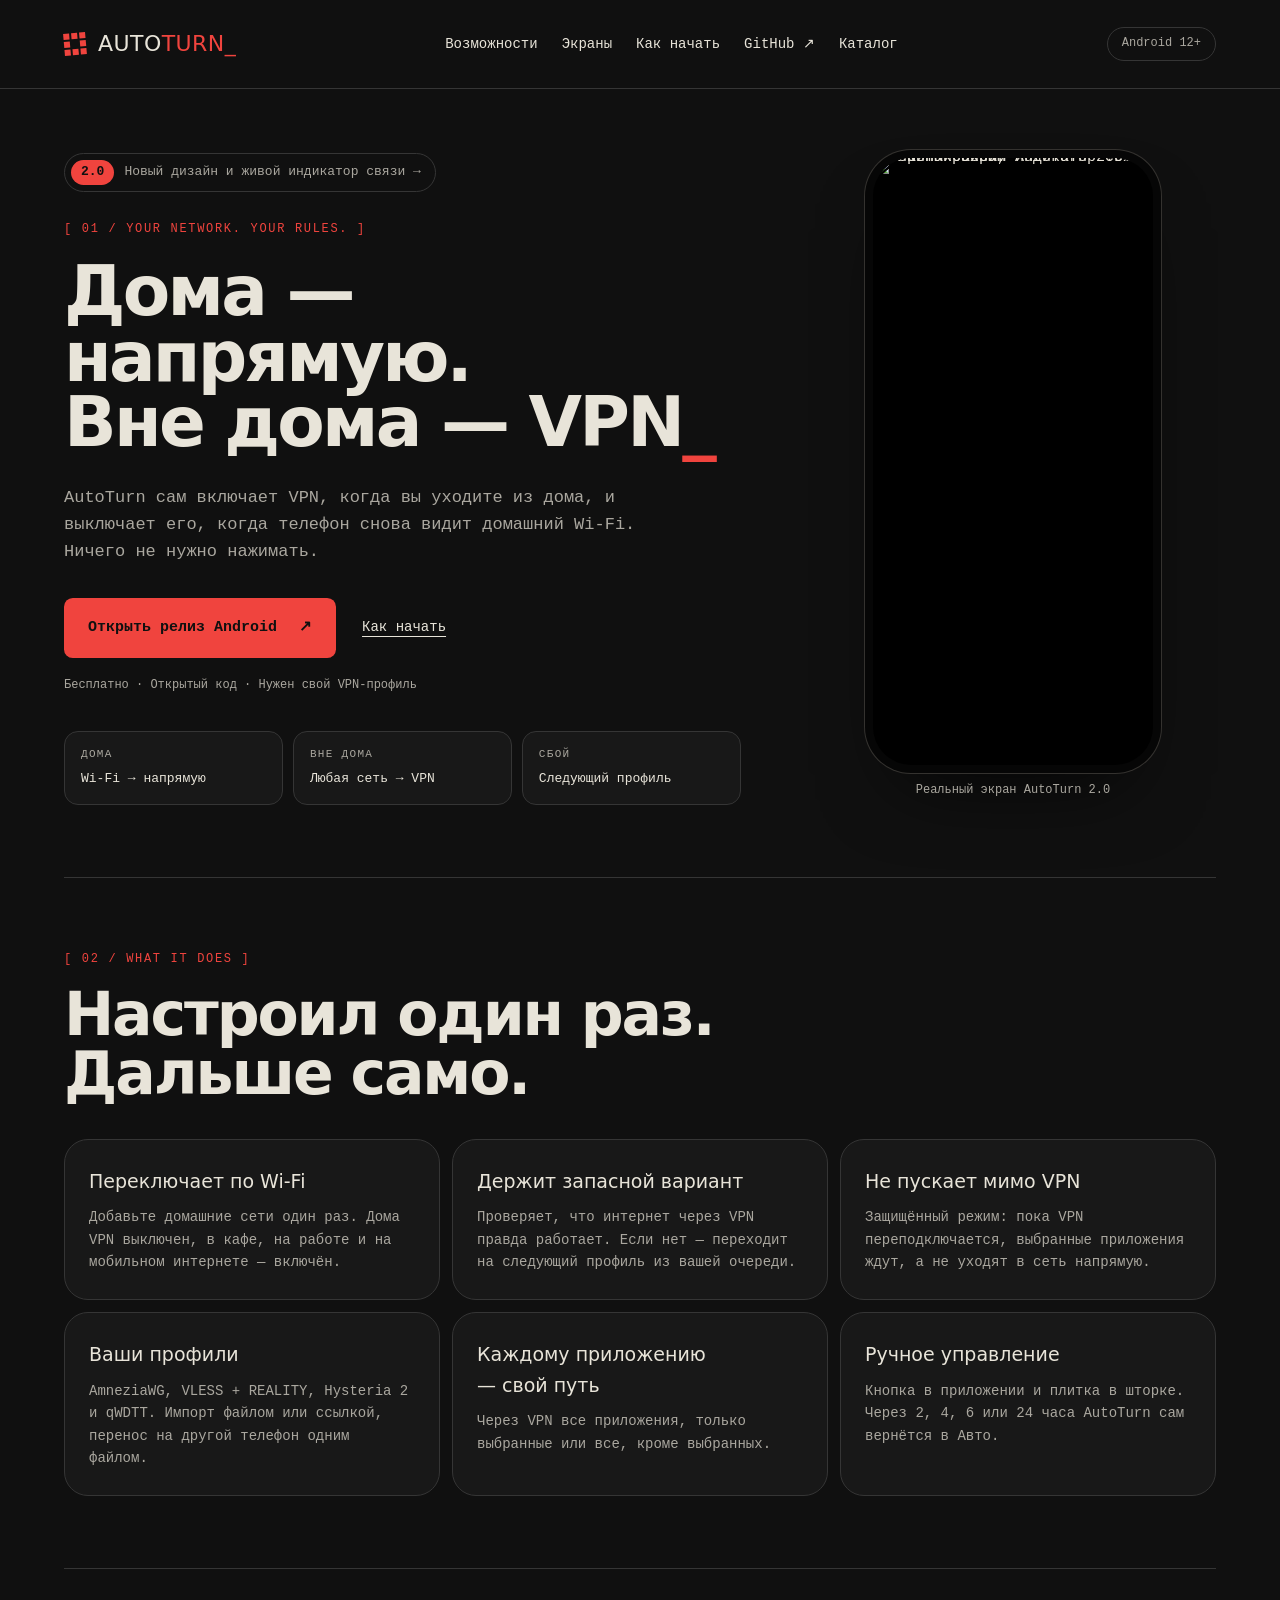
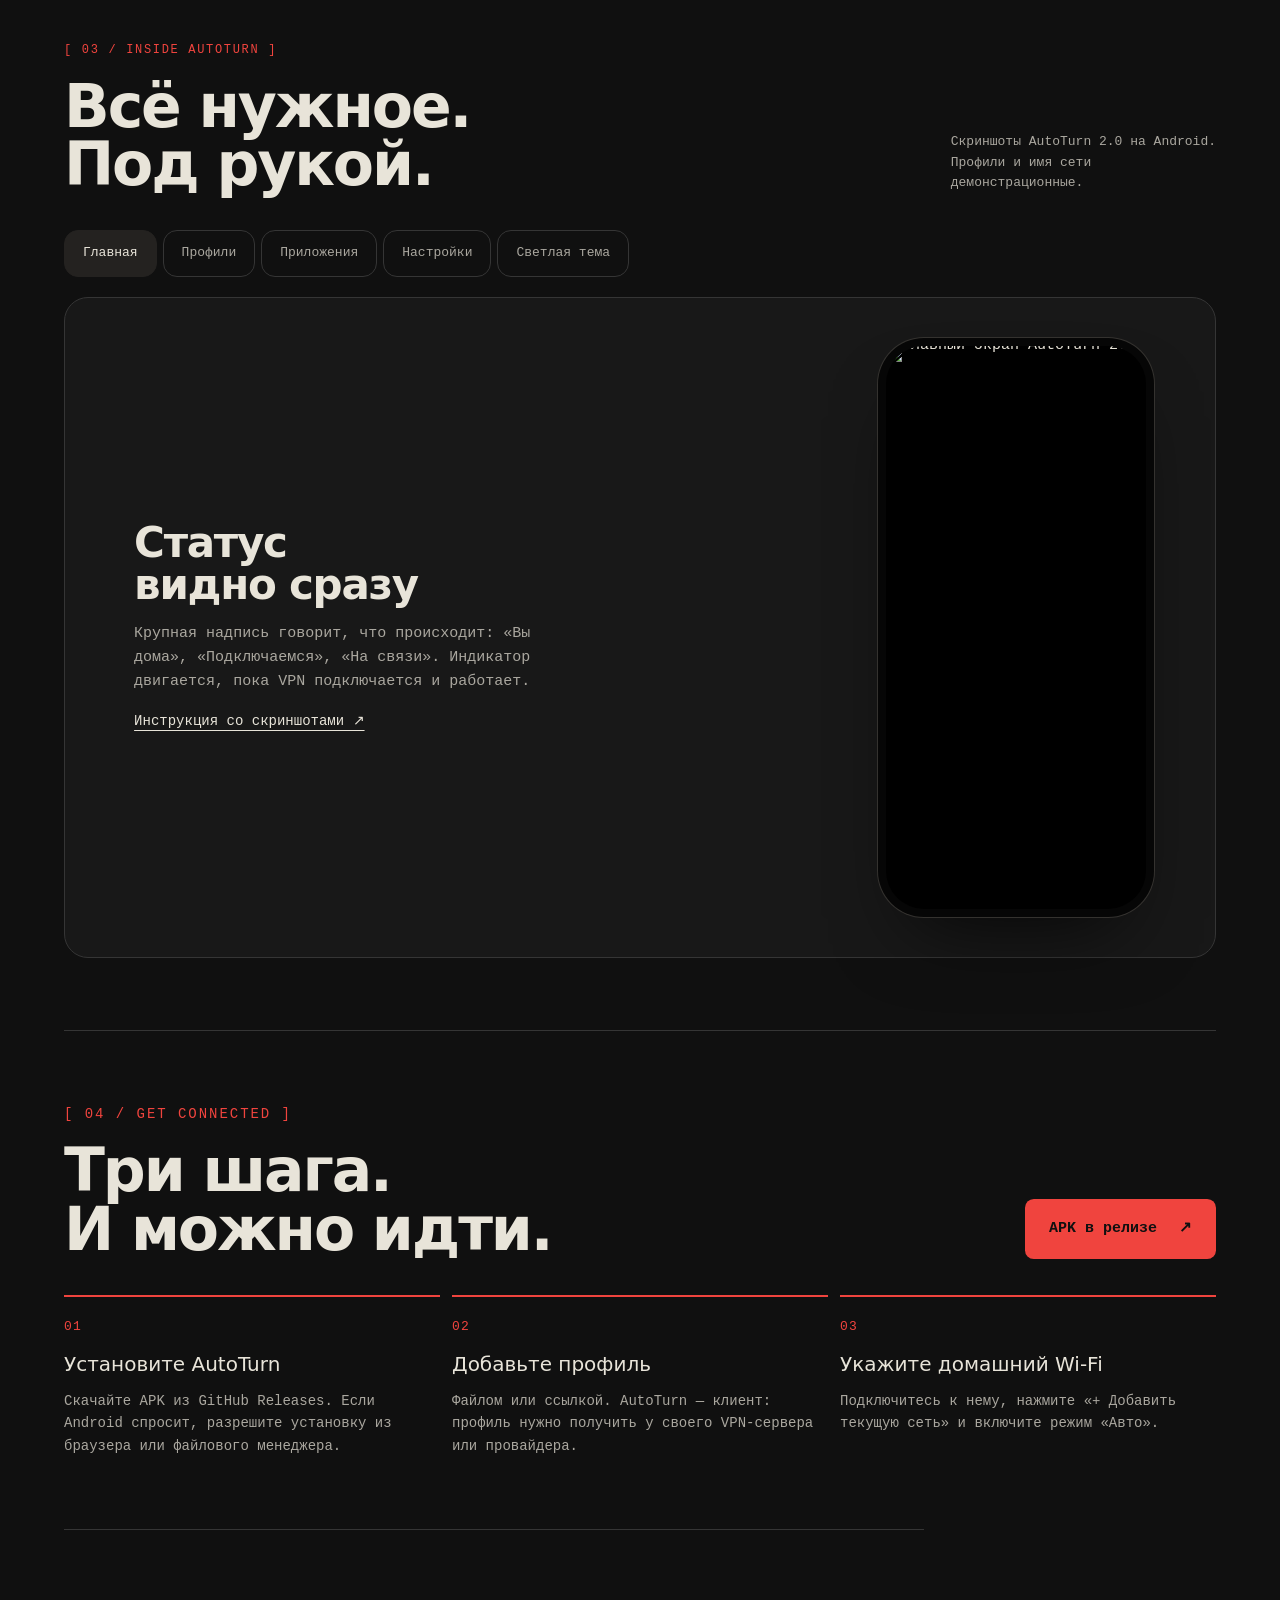
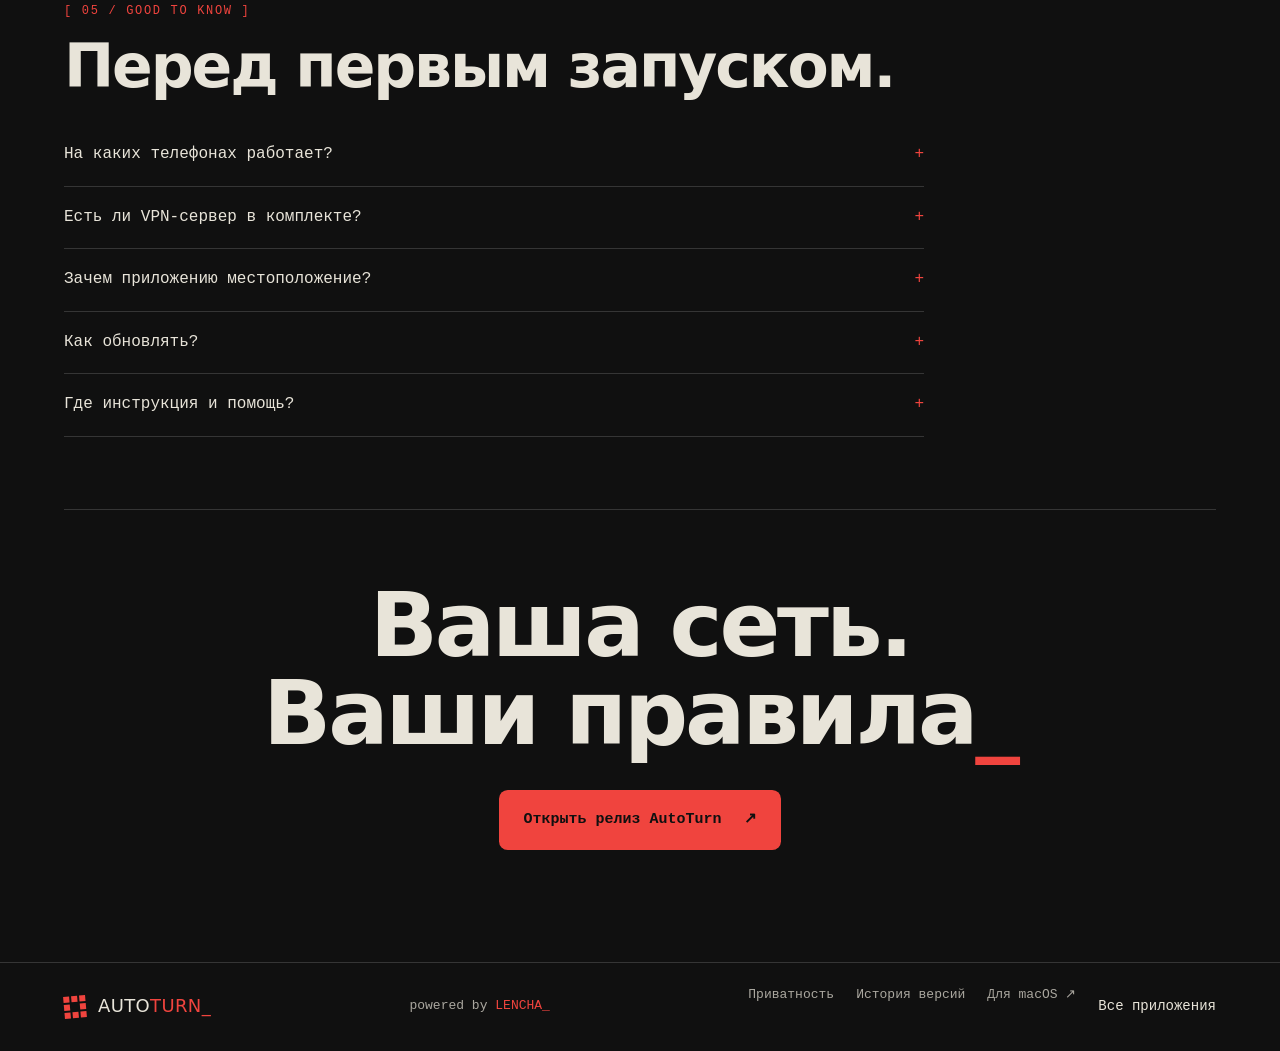
==== commit 02a911f3: "Link Android AutoTurn to the project catalog" ====
--- a/landing/index.html
+++ b/landing/index.html
@@ -23,7 +23,7 @@
     <a href="#screens">Экраны</a>
     <a href="#start">Как начать</a>
     <a href="https://github.com/cveloy102/autoturn-vpn" target="_blank" rel="noopener">GitHub ↗</a>
-  </nav>
+  <a class="catalog-link" href="https://cveloy102.github.io/#autoturn">Каталог</a></nav>
   <span class="edition">Android 12+</span>
 </header>
 
@@ -35,7 +35,7 @@
       <h1>Дома — напрямую.<br>Вне дома — VPN<span>_</span></h1>
       <p class="lead">AutoTurn сам включает VPN, когда вы уходите из дома, и выключает его, когда телефон снова видит домашний Wi-Fi. Ничего не нужно нажимать.</p>
       <div class="actions">
-        <a class="button" href="https://github.com/cveloy102/autoturn-vpn/releases/latest">Скачать для Android <span aria-hidden="true">↗</span></a>
+        <a class="button" href="https://github.com/cveloy102/autoturn-vpn/releases/latest">Открыть релиз Android <span aria-hidden="true">↗</span></a>
         <a class="text-link" href="#start">Как начать</a>
       </div>
       <p class="note">Бесплатно · Открытый код · Нужен свой VPN-профиль</p>
@@ -99,7 +99,7 @@
         <p class="eyebrow">[ 04 / GET CONNECTED ]</p>
         <h2 id="start-title">Три шага.<br>И можно идти.</h2>
       </div>
-      <a class="button" href="https://github.com/cveloy102/autoturn-vpn/releases/latest">Скачать APK <span aria-hidden="true">↗</span></a>
+      <a class="button" href="https://github.com/cveloy102/autoturn-vpn/releases/latest">APK в релизе <span aria-hidden="true">↗</span></a>
     </div>
     <ol>
       <li><span>01</span><h3>Установите AutoTurn</h3><p>Скачайте APK из GitHub Releases. Если Android спросит, разрешите установку из браузера или файлового менеджера.</p></li>
@@ -114,13 +114,13 @@
     <details><summary>На каких телефонах работает?</summary><p>Нужен Android 12 или новее. На некоторых оболочках, включая HyperOS, для работы в фоне нужно разрешить автозапуск и снять ограничения батареи.</p></details>
     <details><summary>Есть ли VPN-сервер в комплекте?</summary><p>Нет. AutoTurn управляет вашими профилями. Нужен готовый профиль и доступный VPN-сервер.</p></details>
     <details><summary>Зачем приложению местоположение?</summary><p>Android даёт узнать имя Wi-Fi только с этим разрешением. Координаты AutoTurn не читает и никуда не отправляет.</p></details>
-    <details><summary>Как обновлять?</summary><p>AutoTurn сам проверяет новые версии раз в сутки и ставит их поверх. Профили и настройки сохраняются, удалять приложение не нужно.</p></details>
+    <details><summary>Как обновлять?</summary><p>AutoTurn сам проверяет новые версии, когда вы его открываете, и ставит их поверх. Профили и настройки сохраняются, удалять приложение не нужно.</p></details>
     <details><summary>Где инструкция и помощь?</summary><p><a href="https://github.com/cveloy102/autoturn-vpn/blob/main/docs/usage.md">Инструкция со скриншотами</a> объясняет настройку и режимы. Об ошибке можно написать в <a href="https://github.com/cveloy102/autoturn-vpn/issues">GitHub Issues</a>.</p></details>
   </section>
 
   <section class="closing">
     <h2>Ваша сеть.<br>Ваши правила<span>_</span></h2>
-    <a class="button" href="https://github.com/cveloy102/autoturn-vpn/releases/latest">Скачать AutoTurn 2.0 <span aria-hidden="true">↗</span></a>
+    <a class="button" href="https://github.com/cveloy102/autoturn-vpn/releases/latest">Открыть релиз AutoTurn <span aria-hidden="true">↗</span></a>
   </section>
 </main>
 
@@ -131,7 +131,7 @@
     <a href="https://github.com/cveloy102/autoturn-vpn/blob/main/docs/PRIVACY.md">Приватность</a>
     <a href="https://github.com/cveloy102/autoturn-vpn/blob/main/CHANGELOG.md">История версий</a>
     <a href="https://cveloy102.github.io/autoturn-macos/">Для macOS ↗</a>
-  </div>
+  <a class="catalog-link" href="https://cveloy102.github.io/#autoturn">Все приложения</a></div>
 </footer>
 <script src="script.js"></script>
 </body>
--- a/landing/styles.css
+++ b/landing/styles.css
@@ -118,3 +118,32 @@
   .stage .phone{width:min(260px,100%)}
 }
 @media (prefers-reduced-motion:reduce){html{scroll-behavior:auto}.button{transition:none}}
+
+/* Catalog navigation and primary actions. */
+header nav {
+  display: flex;
+  flex-wrap: wrap;
+  align-items: center;
+  column-gap: clamp(0.5rem, 1.9vw, 1.5rem);
+  row-gap: 0;
+}
+header nav a, footer .catalog-link {
+  display: inline-flex;
+  align-items: center;
+  min-height: 44px;
+  font-size: 0.875rem;
+}
+header .catalog-link, footer .catalog-link { color: #e8e4d9; }
+header .catalog-link:hover, footer .catalog-link:hover { color: #ff655c; }
+main .button { border-radius: 0.55rem; }
+.catalog-link:focus-visible { outline: 2px solid #f0443e; outline-offset: 3px; }
+@media (max-width: 660px) {
+  header nav { grid-column: 1 / -1; flex-basis: 100%; width: 100%; }
+}
+
+.top nav { display: flex; }
+@media (max-width: 660px) {
+  .top { flex-wrap: wrap; }
+  .top nav { display: flex; order: 3; }
+  .top nav a[href="#features"], .top nav a[target="_blank"] { display: none; }
+}
